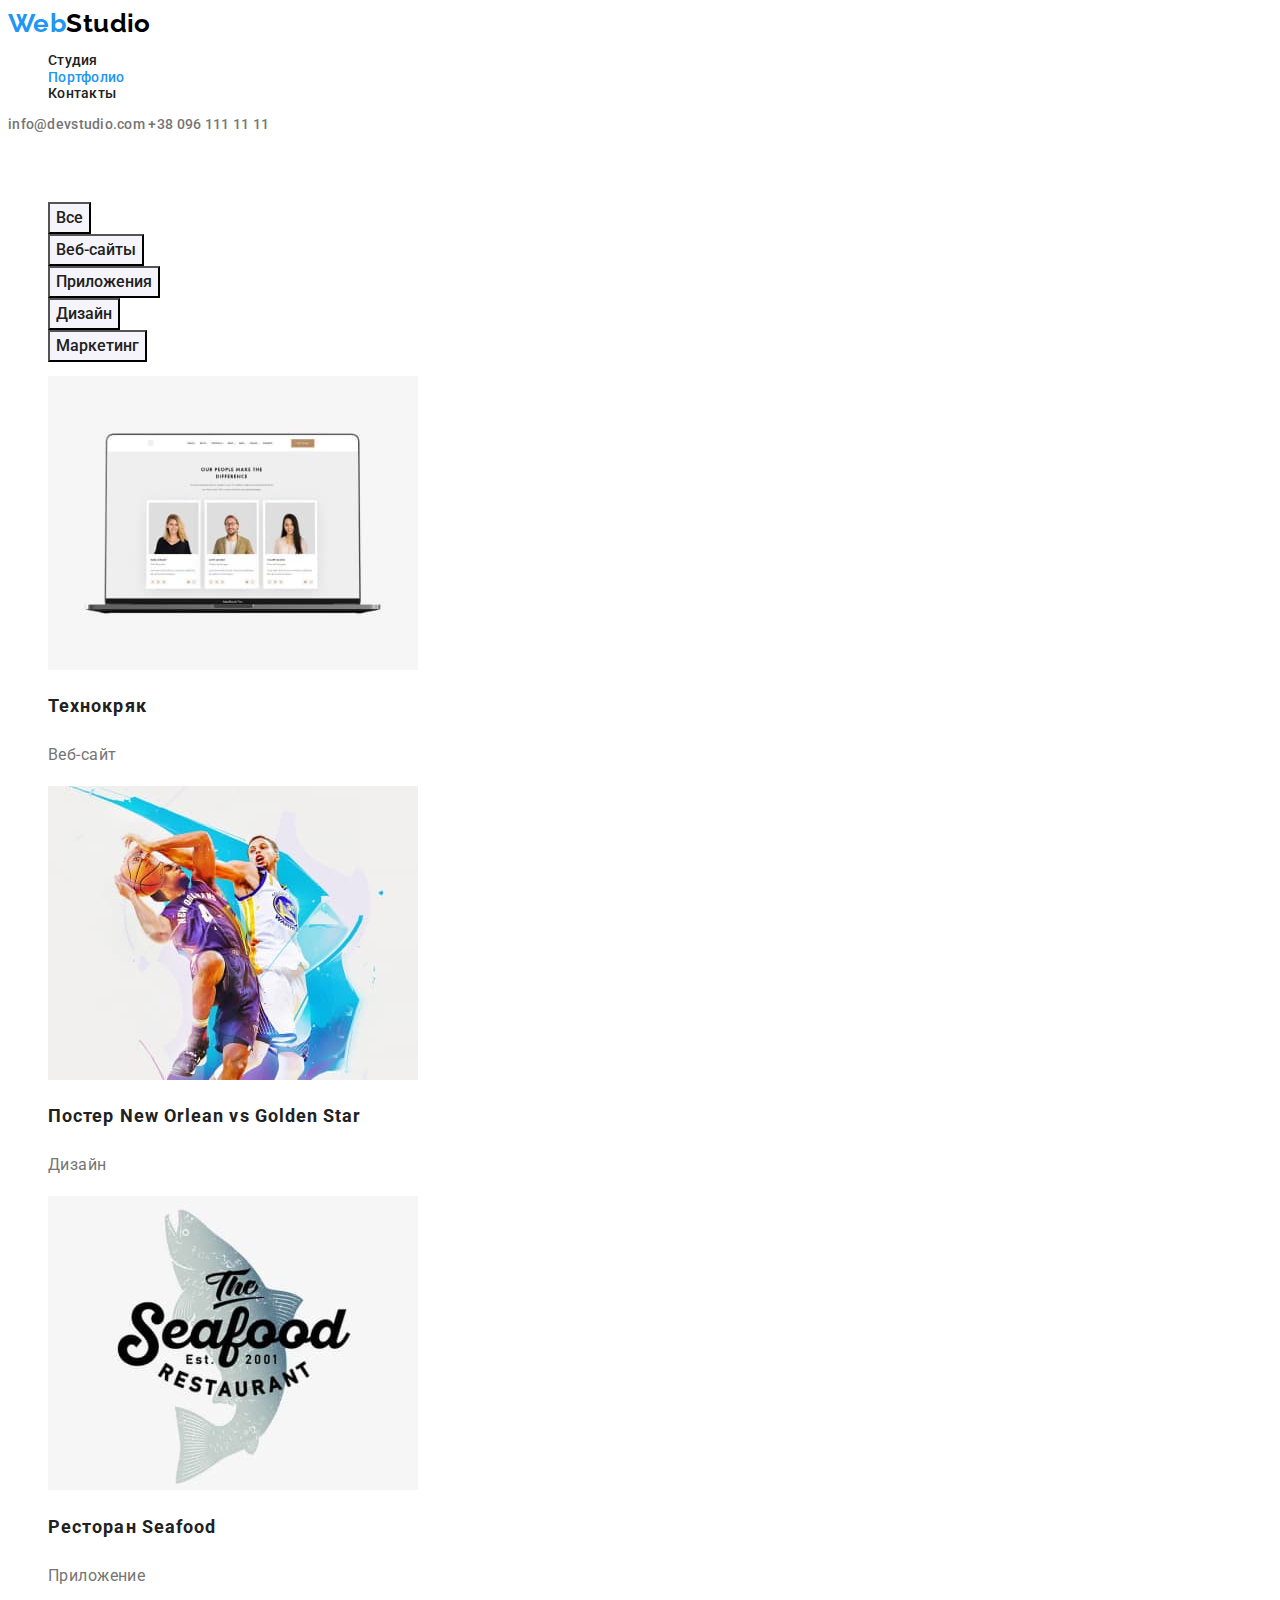
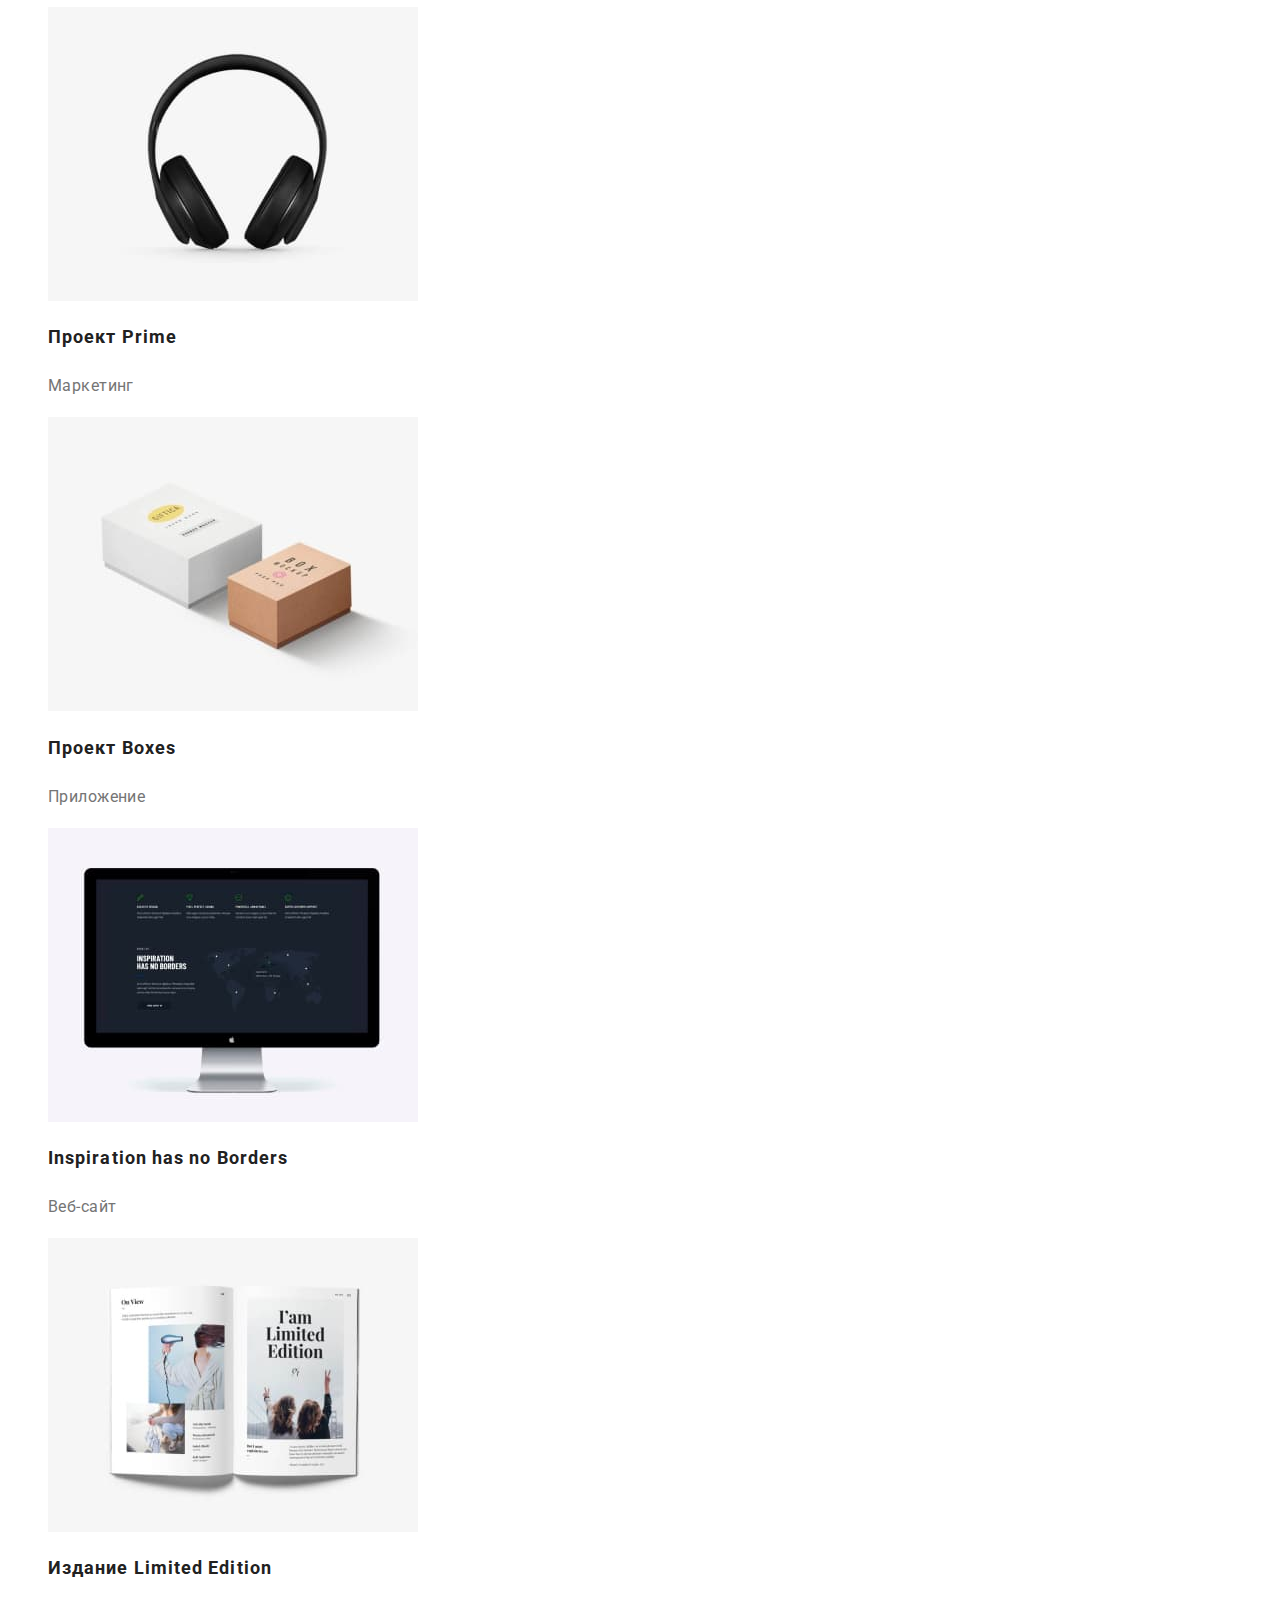
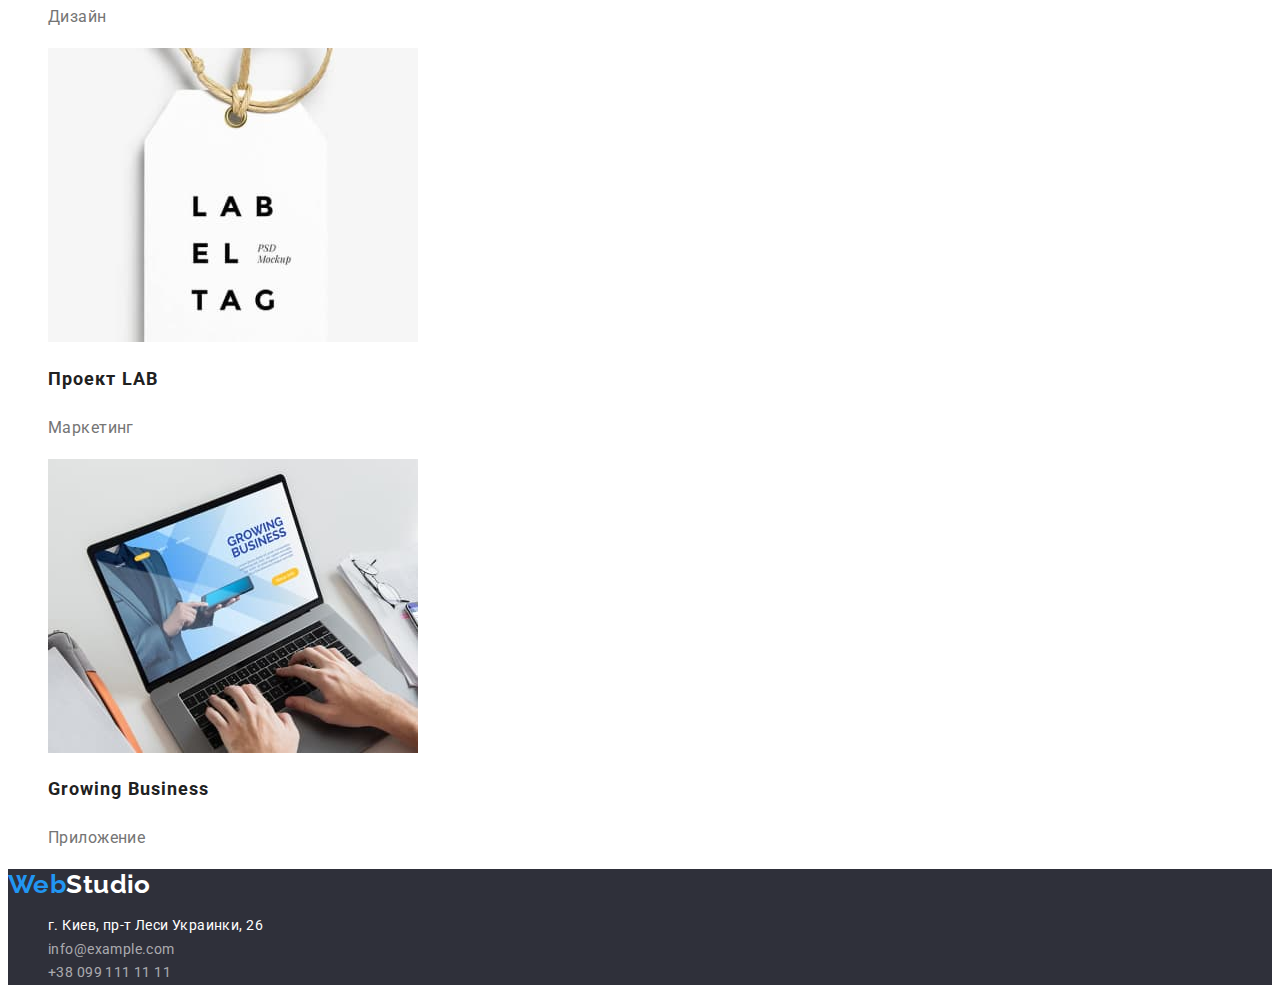
==== portfolio.html @ 1635f35f "скопировал файлы ДЗ_2" ====
<!doctype html>
<html lang="ru">
    <head>
        <meta charset="UTF-8">
        <meta http-equiv="X-UA-Compatible" content="IE=edge">
        <meta name="viewport" content="width=device-width, initial-scale=1.0">
        <title>Портфолио</title>
        <link href="https://fonts.googleapis.com/css2?family=Raleway:wght@700&family=Roboto:wght@400;500;700;900&display=swap" rel="stylesheet">
        <link rel="stylesheet" href="./css/styles.css">
    </head>
    <body>
        <header class="header">
            <!-- Верхняя линия -->
            <a href="./index.html" lang="en" class="logo-common-part">Web<span class="logo-header-part">Studio</span></a>
            <!-- Menu Nav -->
            <nav class="site-nav">
                <ul class="list">
                    <li><a href="./index.html" class="site-nav-link">Студия</a></li>
                    <li><a href="./portfolio.html" class="site-nav-link current">Портфолио</a></li>
                    <li><a href="#" class="site-nav-link">Контакты</a></li>
                </ul>
            </nav>
            <!-- E-mail -->
            <a href="mailto:info@devstudio.com" lang="en" class="header-contacts">info@devstudio.com</a>
            <!-- Tel -->
            <a href="tel:+380961111111" class="header-contacts">+38 096 111 11 11</a>
        </header>
        <main>
            <!-- Страница Портфолио -->
            <section class="section">
                <h1 class="section-title-hidden">Портфолио</h1>
                <!-- Фильтр -->
                <ul class="list">
                    <li><button type="button" class="button portfolio">Все</button></li>
                    <li><button type="button" class="button portfolio">Веб-сайты</button></li>
                    <li><button type="button" class="button portfolio">Приложения</button></li>
                    <li><button type="button" class="button portfolio">Дизайн</button></li>
                    <li><button type="button" class="button portfolio">Маркетинг</button></li>
                </ul>
                <!-- Список проектов -->
                <ul class="list">
                    <li>
                        <a href="" class="link portfolio">
                            <img src="./images/project-1.jpg" alt="фото проекта Технокряк" width="370" height="294">
                            <h2 class="section-title portfolio">Технокряк</h2>
                            <p class="text portfolio">Веб-сайт</p>
                        </a>
                    </li>
                    <li>
                        <a href="" class="link portfolio">
                            <img src="./images/project-2.jpg" alt="фото проекта Постер New Orlean vs Golden Star" width="370" height="294">
                            <h2 class="section-title portfolio">Постер <span lang="en">New Orlean vs Golden Star</span></h2>
                            <p class="text portfolio">Дизайн</p>
                        </a>
                    </li>
                    <li>
                        <a href="" class="link portfolio">
                            <img src="./images/project-3.jpg" alt="фото проекта Ресторан Seafood" width="370" height="294">
                            <h2 class="section-title portfolio">Ресторан <span lang="en">Seafood</span></h2>
                            <p class="text portfolio">Приложение</p>
                        </a>
                    </li>
                    <li>
                        <a href="" class="link portfolio">
                            <img src="./images/project-4.jpg" alt="фото проекта Prime" width="370" height="294">
                            <h2 class="section-title portfolio">Проект <span lang="en">Prime</span></h2>
                            <p class="text portfolio">Маркетинг</p>
                        </a>
                    </li>
                    <li>
                        <a href="" class="link portfolio">
                            <img src="./images/project-5.jpg" alt="фото проекта Boxes" width="370" height="294">
                            <h2 class="section-title portfolio">Проект <span lang="en">Boxes</span></h2>
                            <p class="text portfolio">Приложение</p>
                        </a>
                    </li>
                    <li>
                        <a href="" class="link portfolio">
                            <img src="./images/project-6.jpg" alt="фото проекта Inspiration has no Borders" width="370" height="294">
                            <h2 lang="en" class="section-title portfolio">Inspiration has no Borders</h2>
                            <p class="text portfolio">Веб-сайт</p>
                        </a>
                    </li>
                    <li>
                        <a href="" class="link portfolio">
                            <img src="./images/project-7.jpg" alt="фото проекта Издание Limited Edition" width="370" height="294">
                            <h2 class="section-title portfolio">Издание <span lang="en">Limited Edition</span></h2>
                            <p class="text portfolio">Дизайн</p>
                        </a>
                    </li>
                    <li>
                        <a href="" class="link portfolio">
                            <img src="./images/project-8.jpg" alt="фото проекта LAB" width="370" height="294">
                            <h2 class="section-title portfolio">Проект <span lang="en">LAB</span></h2>
                            <p class="text portfolio">Маркетинг</p>
                        </a>
                    </li>
                    <li>
                        <a href="" class="link portfolio">
                            <img src="./images/project-9.jpg" alt="фото проекта Growing Business" width="370" height="294">
                            <h2 lang="en" class="section-title portfolio">Growing Business</h2>
                            <p class="text portfolio">Приложение</p>
                        </a>
                    </li>
                </ul>
            </section>
        </main>
        <footer class="footer">
            <a href="./index.html" lang="en" class="logo-common-part">Web<span class="logo-footer-part">Studio</span></a>
            <address>
                <ul class="list">
                    <li><a href="https://www.google.com/maps/place/50%C2%B025'36.3%22N+30%C2%B032'18.1%22E/@50.42675,30.5361724,17z" class="footer-address">г. Киев, пр-т Леси Украинки, 26</a></li>
                    <li><a href="mailto:info@example.com" class="footer-address-contacts">info@example.com</a></li>
                    <li><a href="tel:+380991111111" class="footer-address-contacts">+38 099 111 11 11</a></li>
                </ul>
            </address>
        </footer>
    </body>
</html>
---- css/styles.css ----
/* css-переменные */
:root {
    --text-primary-color: #757575;
    --text-title-color: #212121;
    --text-additional-color: #fff;
    --bg-primary-color: #fff;
    --bg-additional-color: #F5F4FA;
    --accent: #2196F3;
    --accent-btn-color: #188CE8;
    --portfolio-btn-bg-color:#F5F4FA;
    --logo-second-part: #000;
    --footer-adrees-color: rgba(255,255,255,.6);
    --footer-bg-color: #2F303A;
    --section-title-color: #757575;
}

/* Глобальные стили */
body {
    background-color: var(--bg-primary-color);
    color: var(--text-primary-color);

    font-family: 'Roboto', sans-serif;
    font-size: 14px;
    line-height: 1.17;
    letter-spacing: 0.03em;
}

/* Кнопки */
button {
    cursor: pointer;

    font-family: inherit;
}

/* удаление маркеров списка */
.list {
    list-style: none;
}

/* Логотип */
.logo-common-part {
    color: var(--accent);
}

.logo-header-part {
    color: var(--logo-second-part);
}

.logo-footer-part {
    color: var(--text-additional-color);
}

.logo-common-part,
.logo-header-part,
.logo-footer-part {
    font-family: 'Raleway', sans-serif;
    font-weight: 700;
    font-size: 26px;
    text-decoration: none;
}

/* навигация */
.site-nav a {
    color: var(--text-title-color);

    font-weight: 500;
    letter-spacing: 0.02em;
    text-decoration: none;
}

.site-nav a:hover,
.site-nav a:focus {
    color: var(--accent);
}

.site-nav-link.current {
    color: var(--accent);
}

/* Контакты */
.header a{
    text-decoration: none;
}

.header-contacts {
    color: var(--text-primary-color);

    font-weight: 500;
    letter-spacing: 0.02em;
}

.header-contacts:hover,
.header-contacts:focus {
    color: var(--accent);
}

address {
    font-style: normal;
}

/* Герой */
.hero {
    background-color: var(--logo-second-part);
}

.hero-title {
    color: var(--text-additional-color);

    font-weight: 900;
    font-size: 44px;
    line-height: 1.36;
    text-align: center;
    letter-spacing: 0.06em;
    text-transform: uppercase;
}

.hero-btn {
    color: var(--text-additional-color);
    background-color: var(--accent);

    font-weight: 700;
    font-size: 16px;
    line-height: 1.88;
    text-align: center;
    letter-spacing: 0.06em;
}

.hero-btn:hover,
.hero-btn:focus {
    background-color: var(--accent-btn-color);
}

/* Разделы */
.section-title {
    color: var(--text-title-color);
}

.section-title.features {
    font-weight: 700;
    font-size: 14px;
    text-transform: uppercase;
}

.section-title-hidden {
    color: transparent;
}

.text.features {
    line-height: 1.71;
}

.section-title.works,
.section-title.team {
    font-weight: 700;
    font-size: 36px;
    text-align: center;
}

.team {
    background-color: var(--bg-additional-color);
}

.section-title.crew-person {
    font-weight: 500;
    font-size: 16px;
    text-align: center;
}

.text.functional {
    font-size: 16px;
    text-align: center;
}

/* Портфолио */
.button.portfolio {
    background-color: var(--portfolio-btn-bg-color);
    color: var(--text-title-color);

    font-weight: 500;
    font-size: 16px;
    line-height: 1.62;
    text-align: center;
}

.button.portfolio:checked,
.button.portfolio:hover,
.button.portfolio:focus
{
    background-color: var(--accent-btn-color);
    color: var(--text-additional-color);
}

.link.portfolio {
    text-decoration: none;
}

.section-title.portfolio {
    font-weight: 700;
    font-size: 18px;
    line-height: 2;
    letter-spacing: 0.06em;
}

.text.portfolio {
    color: var(--section-title-color);

    font-size: 16px;
    line-height: 1.88;
}

/* footer */
.footer {
    background-color: var(--footer-bg-color);
}

.footer a {
    text-decoration: none;
}

.footer-address {
    color: var(--text-additional-color);

    line-height: 1.71;
}

.footer-address-contacts {
    color: var(--footer-adrees-color);

    line-height: 1.71;
}

.footer-address:hover,
.footer-address:focus,
.footer-address-contacts:hover,
.footer-address-contacts:focus {
    color: var(--accent);
}
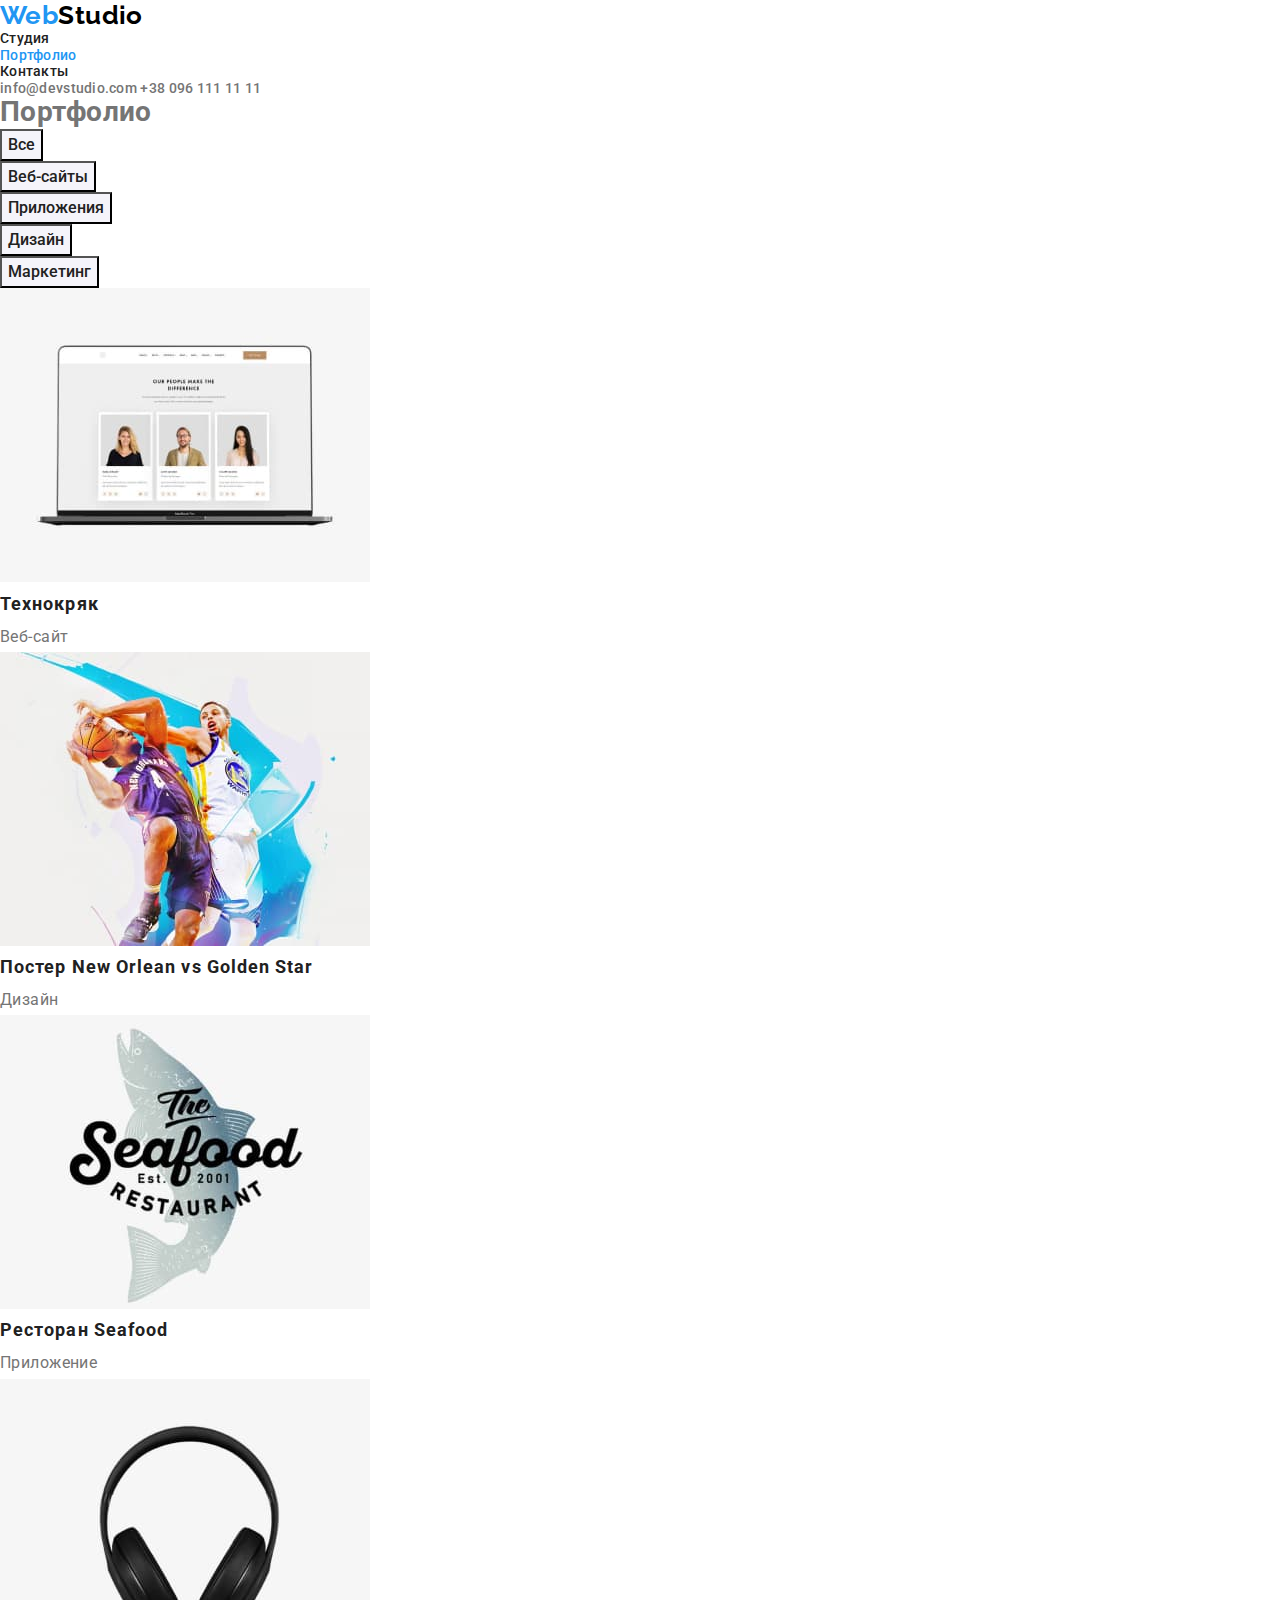
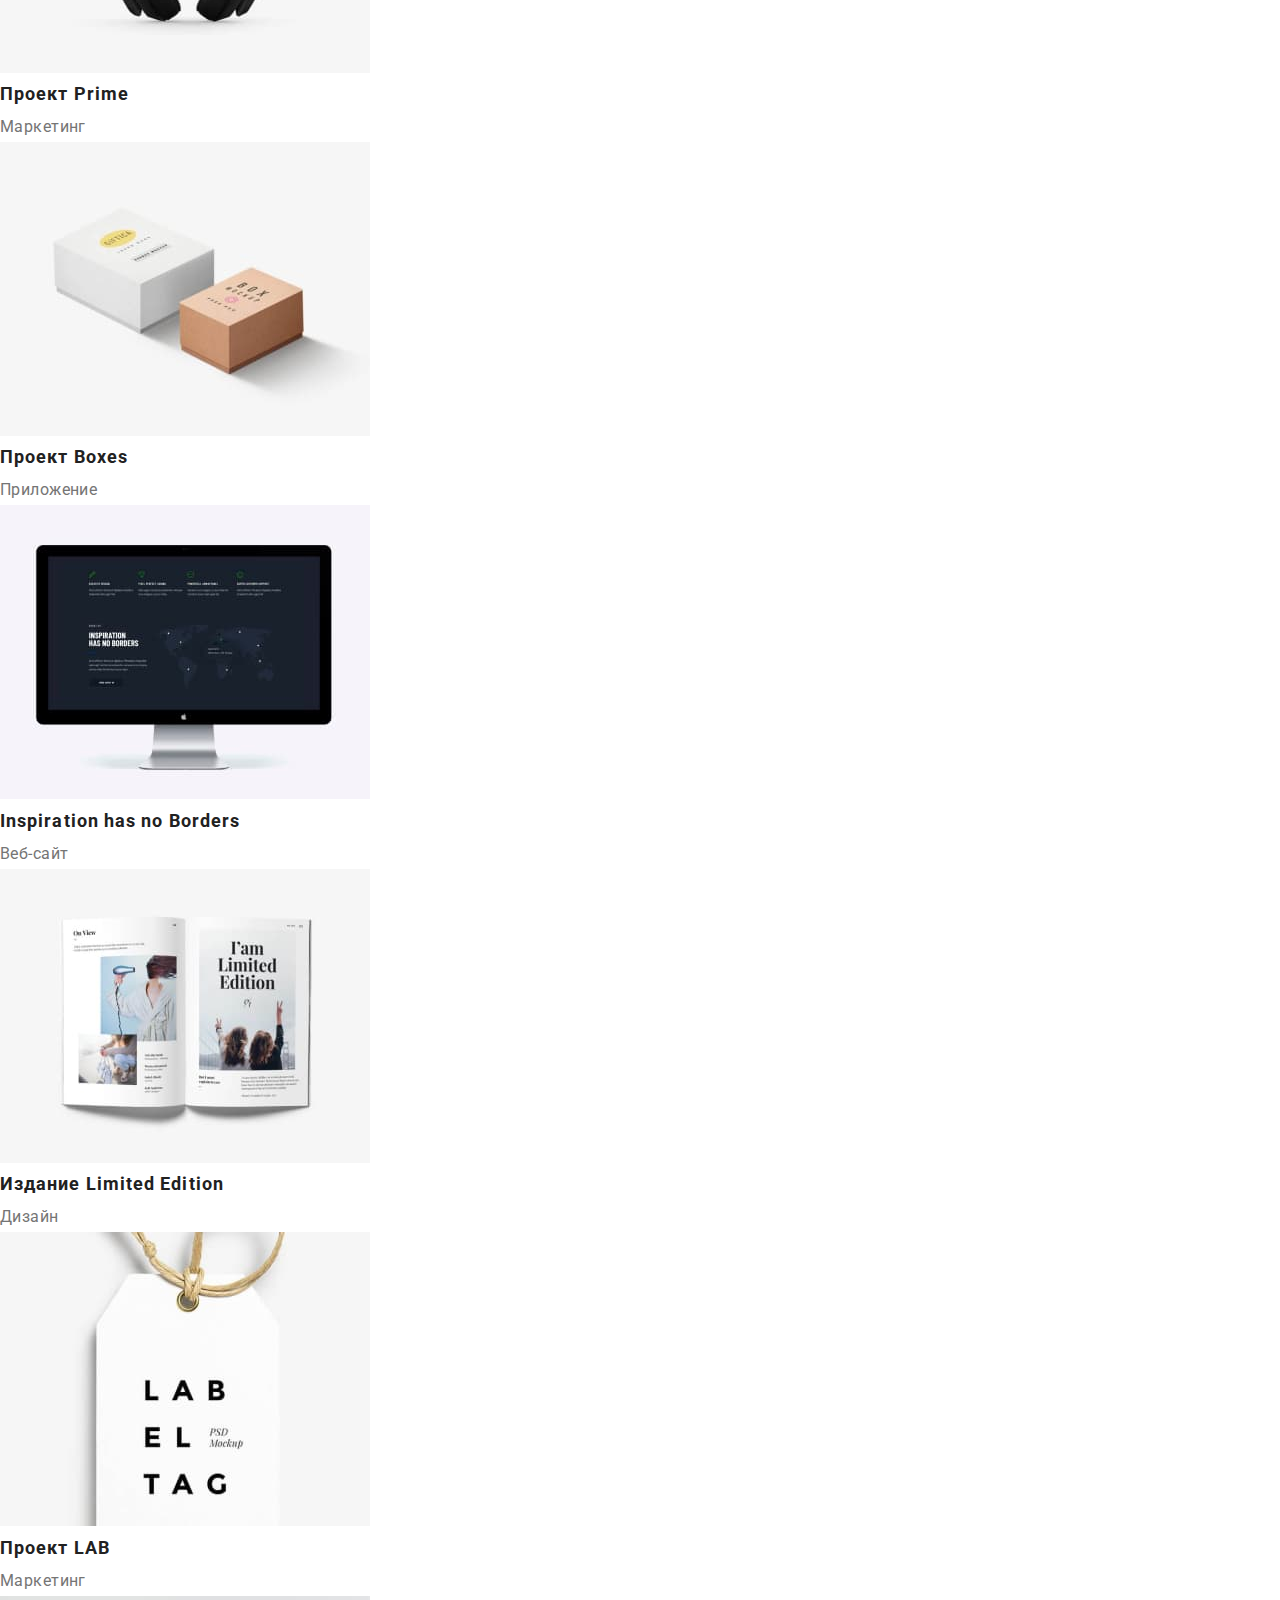
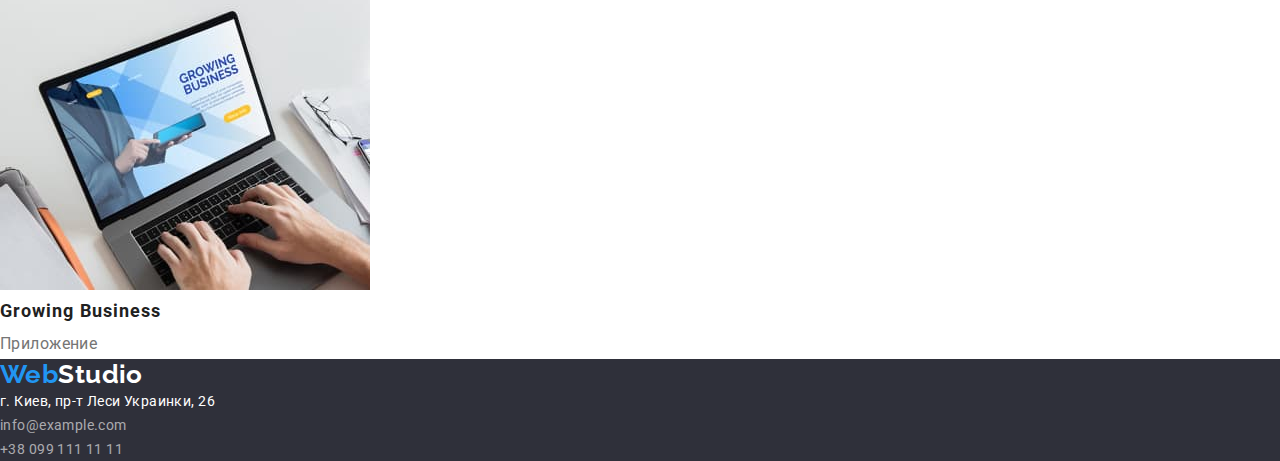
==== commit 819f5844: "добавил Модерн Нормалайз, Обнуление полей и отступов и Контейнер" ====
--- a/portfolio.html
+++ b/portfolio.html
@@ -6,6 +6,7 @@
         <meta name="viewport" content="width=device-width, initial-scale=1.0">
         <title>Портфолио</title>
         <link href="https://fonts.googleapis.com/css2?family=Raleway:wght@700&family=Roboto:wght@400;500;700;900&display=swap" rel="stylesheet">
+        <link rel="stylesheet" href="https://cdnjs.cloudflare.com/ajax/libs/modern-normalize/1.1.0/modern-normalize.min.css">
         <link rel="stylesheet" href="./css/styles.css">
     </head>
     <body>
--- a/css/styles.css
+++ b/css/styles.css
@@ -32,6 +32,24 @@
     font-family: inherit;
 }
 
+/* RESET */
+
+h1, h2, h3, h4, h5, h6, p {
+    margin: 0 auto;
+}
+
+ul {
+    margin: 0 auto;
+    padding-left: 0;
+}
+
+.container {
+    width: 1200px;
+    padding: 0 15px;
+    margin: 0 auto;
+    outline: 1px solid tomato;
+}
+
 /* удаление маркеров списка */
 .list {
     list-style: none;
@@ -141,8 +159,17 @@
     text-transform: uppercase;
 }
 
-.section-title-hidden {
-    color: transparent;
+.visually-hidden {
+    position: absolute;
+    width: 1px;
+    height: 1px;
+    margin: -1px;
+    border: 0;
+    padding: 0;
+    white-space: normal;
+    clip-path: inset(100%);
+    clip: rect(0 0 0 0);
+    overflow: hidden;
 }
 
 .text.features {
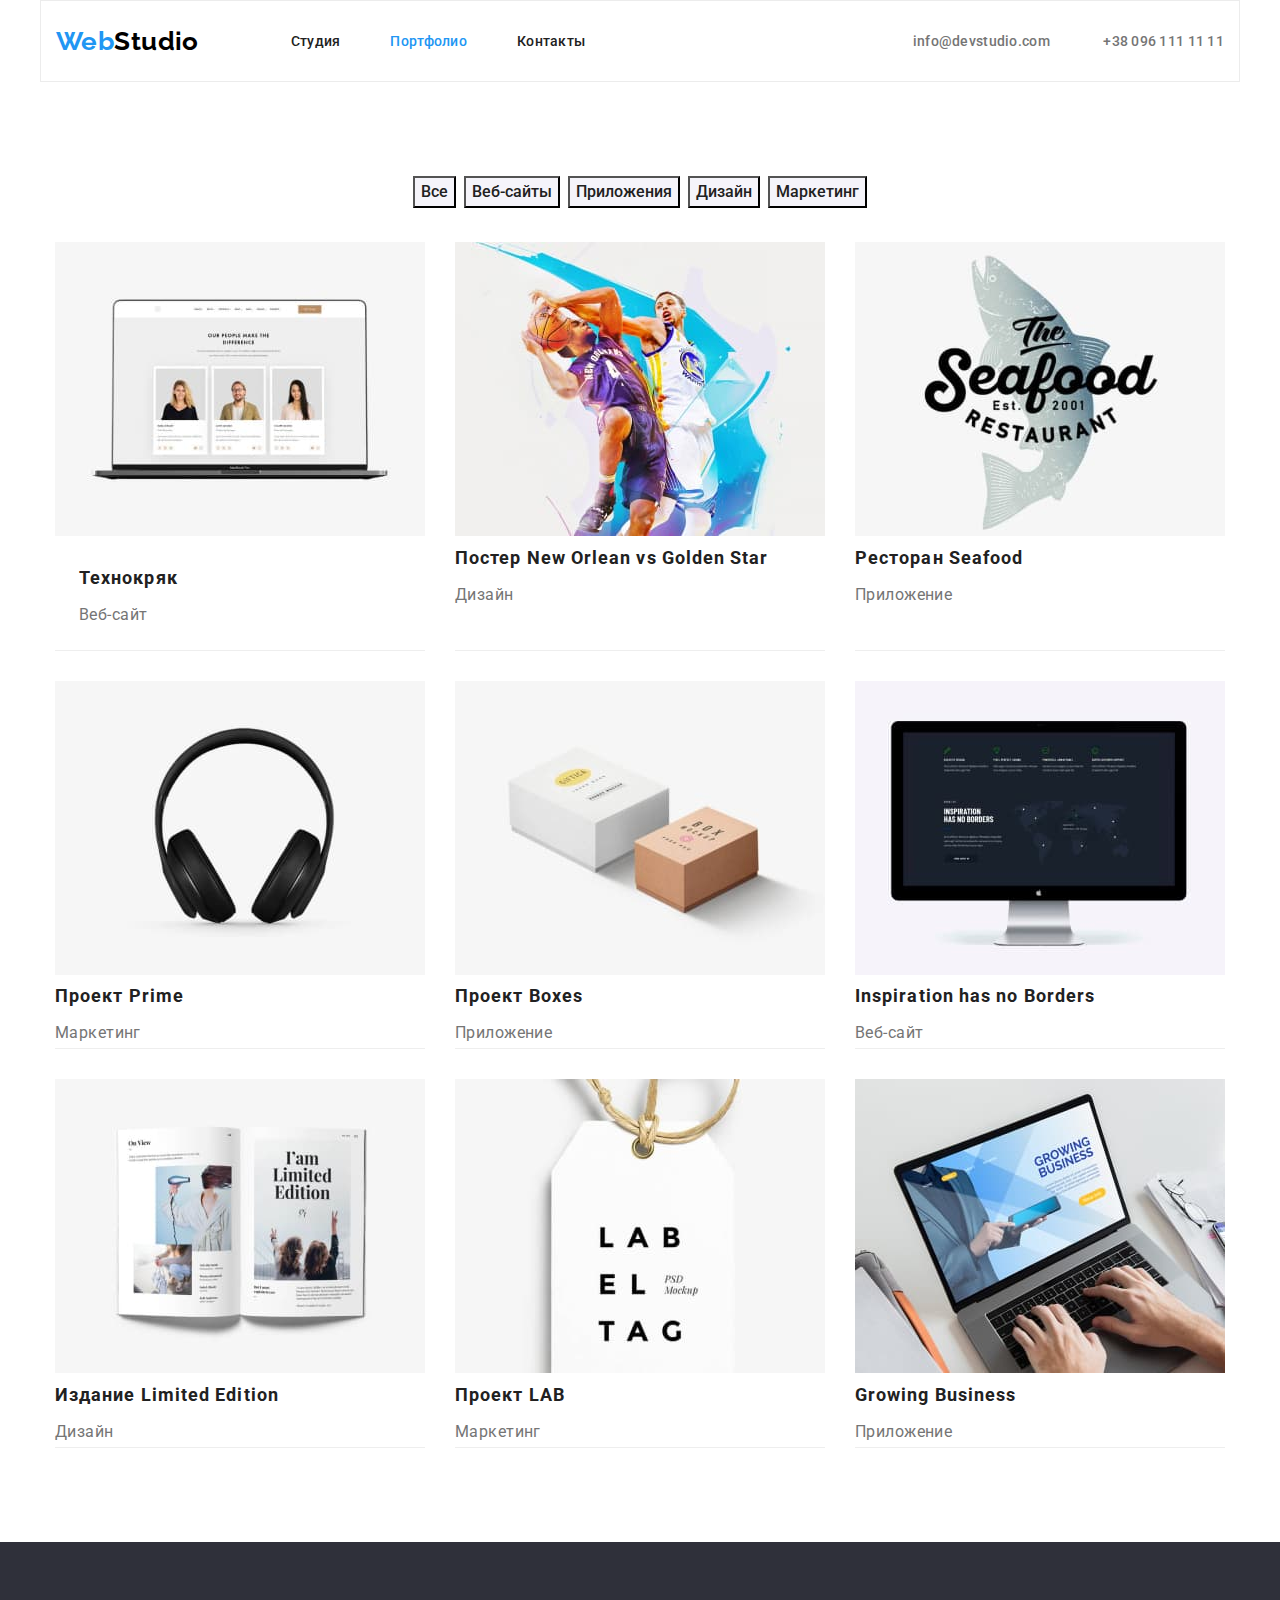
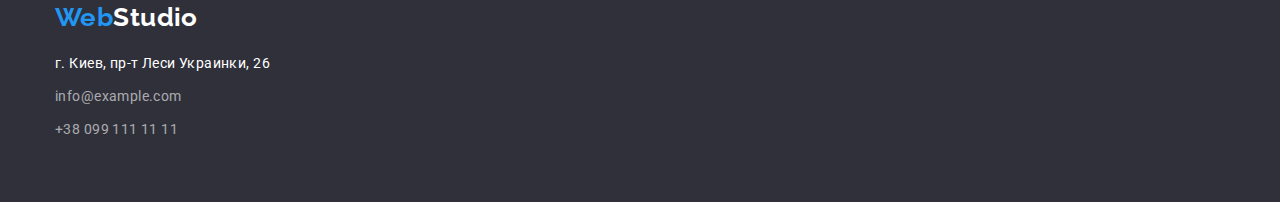
==== commit f80efd85: "додав геометрію та позицінування на обох сторінках" ====
--- a/portfolio.html
+++ b/portfolio.html
@@ -11,110 +11,151 @@
     </head>
     <body>
         <header class="header">
-            <!-- Верхняя линия -->
-            <a href="./index.html" lang="en" class="logo-common-part">Web<span class="logo-header-part">Studio</span></a>
-            <!-- Menu Nav -->
-            <nav class="site-nav">
-                <ul class="list">
-                    <li><a href="./index.html" class="site-nav-link">Студия</a></li>
-                    <li><a href="./portfolio.html" class="site-nav-link current">Портфолио</a></li>
-                    <li><a href="#" class="site-nav-link">Контакты</a></li>
-                </ul>
-            </nav>
-            <!-- E-mail -->
-            <a href="mailto:info@devstudio.com" lang="en" class="header-contacts">info@devstudio.com</a>
-            <!-- Tel -->
-            <a href="tel:+380961111111" class="header-contacts">+38 096 111 11 11</a>
+            <!-- HIGH LINE -->
+            <div class="container">
+                <div class="logo-header">
+                    <a href="./index.html" lang="en" class="logo-common-part">Web<span class="logo-header-part">Studio</span></a>
+                </div>
+                <!-- Menu Nav -->
+                <nav class="nav">
+                    <ul class="list">
+                        <li class="nav-item">
+                            <a href="./index.html" class="nav-link ">Студия</a>
+                        </li>
+                        <li class="nav-item">
+                            <a href="./portfolio.html" class="nav-link current">Портфолио</a>
+                        </li>
+                        <li class="nav-item">
+                            <a href="#" class="nav-link">Контакты</a>
+                        </li>
+                    </ul>
+                </nav>
+                <!-- Contacts -->
+                <div class="contacts">
+                    <a href="mailto:info@devstudio.com" lang="en" class="header-contacts">info@devstudio.com</a>
+                    <a href="tel:+380961111111" class="header-contacts">+38 096 111 11 11</a>
+                </div>
+          </div> 
         </header>
         <main>
-            <!-- Страница Портфолио -->
+            <!-- PORTFOLIO -->
             <section class="section">
-                <h1 class="section-title-hidden">Портфолио</h1>
-                <!-- Фильтр -->
-                <ul class="list">
-                    <li><button type="button" class="button portfolio">Все</button></li>
-                    <li><button type="button" class="button portfolio">Веб-сайты</button></li>
-                    <li><button type="button" class="button portfolio">Приложения</button></li>
-                    <li><button type="button" class="button portfolio">Дизайн</button></li>
-                    <li><button type="button" class="button portfolio">Маркетинг</button></li>
-                </ul>
-                <!-- Список проектов -->
-                <ul class="list">
-                    <li>
-                        <a href="" class="link portfolio">
-                            <img src="./images/project-1.jpg" alt="фото проекта Технокряк" width="370" height="294">
-                            <h2 class="section-title portfolio">Технокряк</h2>
-                            <p class="text portfolio">Веб-сайт</p>
-                        </a>
-                    </li>
-                    <li>
-                        <a href="" class="link portfolio">
-                            <img src="./images/project-2.jpg" alt="фото проекта Постер New Orlean vs Golden Star" width="370" height="294">
-                            <h2 class="section-title portfolio">Постер <span lang="en">New Orlean vs Golden Star</span></h2>
-                            <p class="text portfolio">Дизайн</p>
-                        </a>
-                    </li>
-                    <li>
-                        <a href="" class="link portfolio">
-                            <img src="./images/project-3.jpg" alt="фото проекта Ресторан Seafood" width="370" height="294">
-                            <h2 class="section-title portfolio">Ресторан <span lang="en">Seafood</span></h2>
-                            <p class="text portfolio">Приложение</p>
-                        </a>
-                    </li>
-                    <li>
-                        <a href="" class="link portfolio">
-                            <img src="./images/project-4.jpg" alt="фото проекта Prime" width="370" height="294">
-                            <h2 class="section-title portfolio">Проект <span lang="en">Prime</span></h2>
-                            <p class="text portfolio">Маркетинг</p>
-                        </a>
-                    </li>
-                    <li>
-                        <a href="" class="link portfolio">
-                            <img src="./images/project-5.jpg" alt="фото проекта Boxes" width="370" height="294">
-                            <h2 class="section-title portfolio">Проект <span lang="en">Boxes</span></h2>
-                            <p class="text portfolio">Приложение</p>
-                        </a>
-                    </li>
-                    <li>
-                        <a href="" class="link portfolio">
-                            <img src="./images/project-6.jpg" alt="фото проекта Inspiration has no Borders" width="370" height="294">
-                            <h2 lang="en" class="section-title portfolio">Inspiration has no Borders</h2>
-                            <p class="text portfolio">Веб-сайт</p>
-                        </a>
-                    </li>
-                    <li>
-                        <a href="" class="link portfolio">
-                            <img src="./images/project-7.jpg" alt="фото проекта Издание Limited Edition" width="370" height="294">
-                            <h2 class="section-title portfolio">Издание <span lang="en">Limited Edition</span></h2>
-                            <p class="text portfolio">Дизайн</p>
-                        </a>
-                    </li>
-                    <li>
-                        <a href="" class="link portfolio">
-                            <img src="./images/project-8.jpg" alt="фото проекта LAB" width="370" height="294">
-                            <h2 class="section-title portfolio">Проект <span lang="en">LAB</span></h2>
-                            <p class="text portfolio">Маркетинг</p>
-                        </a>
-                    </li>
-                    <li>
-                        <a href="" class="link portfolio">
-                            <img src="./images/project-9.jpg" alt="фото проекта Growing Business" width="370" height="294">
-                            <h2 lang="en" class="section-title portfolio">Growing Business</h2>
-                            <p class="text portfolio">Приложение</p>
-                        </a>
-                    </li>
-                </ul>
+                <div class="container">
+                    <h1 class="visually-hidden"">Портфолио</h1>
+                    <!-- FILTER -->
+                    <ul class="list filter">
+                        <li class="item filter">
+                            <button type="button" class="button filter">Все</button>
+                        </li>
+                        <li class="item filter">
+                            <button type="button" class="button filter">Веб-сайты</button>
+                        </li>
+                        <li class="item filter">
+                            <button type="button" class="button filter">Приложения</button>
+                        </li>
+                        <li class="item filter">
+                            <button type="button" class="button filter">Дизайн</button>
+                        </li>
+                        <li class="item filter">
+                            <button type="button" class="button filter">Маркетинг</button>
+                        </li>
+                    </ul>
+                    <!-- PROJECTS -->
+                    <ul class="list portfolio">
+                        <li class="item portfolio">
+                            <a href="" class="link portfolio">
+                                <img src="./images/project-1.jpg" alt="фото проекта Технокряк" width="370" height="294">
+                                <div class="title-portfolio">
+                                    <h2 class="section-title portfolio">Технокряк</h2>
+                                    <p class="text portfolio">Веб-сайт</p>
+                                </div>
+                            </a>
+                        </li>
+                        <li class="item portfolio">
+                            <a href="" class="link portfolio">
+                                <img src="./images/project-2.jpg" alt="фото проекта Постер New Orlean vs Golden Star" width="370" height="294">
+                                <h2 class="section-title portfolio">Постер <span lang="en">New Orlean vs Golden Star</span></h2>
+                                <p class="text portfolio">Дизайн</p>
+                            </a>
+                        </li>
+                        <li class="item portfolio">
+                            <a href="" class="link portfolio">
+                                <img src="./images/project-3.jpg" alt="фото проекта Ресторан Seafood" width="370" height="294">
+                                <h2 class="section-title portfolio">Ресторан <span lang="en">Seafood</span></h2>
+                                <p class="text portfolio">Приложение</p>
+                            </a>
+                        </li>
+                        <li class="item portfolio">
+                            <a href="" class="link portfolio">
+                                <img src="./images/project-4.jpg" alt="фото проекта Prime" width="370" height="294">
+                                <h2 class="section-title portfolio">Проект <span lang="en">Prime</span></h2>
+                                <p class="text portfolio">Маркетинг</p>
+                            </a>
+                        </li>
+                        <li class="item portfolio">
+                            <a href="" class="link portfolio">
+                                <img src="./images/project-5.jpg" alt="фото проекта Boxes" width="370" height="294">
+                                <h2 class="section-title portfolio">Проект <span lang="en">Boxes</span></h2>
+                                <p class="text portfolio">Приложение</p>
+                            </a>
+                        </li>
+                        <li class="item portfolio">
+                            <a href="" class="link portfolio">
+                                <img src="./images/project-6.jpg" alt="фото проекта Inspiration has no Borders" width="370" height="294">
+                                <h2 lang="en" class="section-title portfolio">Inspiration has no Borders</h2>
+                                <p class="text portfolio">Веб-сайт</p>
+                            </a>
+                        </li>
+                        <li class="item portfolio">
+                            <a href="" class="link portfolio">
+                                <img src="./images/project-7.jpg" alt="фото проекта Издание Limited Edition" width="370" height="294">
+                                <h2 class="section-title portfolio">Издание <span lang="en">Limited Edition</span></h2>
+                                <p class="text portfolio">Дизайн</p>
+                            </a>
+                        </li>
+                        <li class="item portfolio">
+                            <a href="" class="link portfolio">
+                                <img src="./images/project-8.jpg" alt="фото проекта LAB" width="370" height="294">
+                                <h2 class="section-title portfolio">Проект <span lang="en">LAB</span></h2>
+                                <p class="text portfolio">Маркетинг</p>
+                            </a>
+                        </li>
+                        <li class="item portfolio">
+                            <a href="" class="link portfolio">
+                                <img src="./images/project-9.jpg" alt="фото проекта Growing Business" width="370" height="294">
+                                <h2 lang="en" class="section-title portfolio">Growing Business</h2>
+                                <p class="text portfolio">Приложение</p>
+                            </a>
+                        </li>
+                    </ul>
+                </div>
             </section>
         </main>
         <footer class="footer">
-            <a href="./index.html" lang="en" class="logo-common-part">Web<span class="logo-footer-part">Studio</span></a>
-            <address>
-                <ul class="list">
-                    <li><a href="https://www.google.com/maps/place/50%C2%B025'36.3%22N+30%C2%B032'18.1%22E/@50.42675,30.5361724,17z" class="footer-address">г. Киев, пр-т Леси Украинки, 26</a></li>
-                    <li><a href="mailto:info@example.com" class="footer-address-contacts">info@example.com</a></li>
-                    <li><a href="tel:+380991111111" class="footer-address-contacts">+38 099 111 11 11</a></li>
-                </ul>
-            </address>
+            <div class="container">
+                <div class="logo-footer">
+                    <a href="./index.html" lang="en" class="logo-common-part">Web<span class="logo-footer-part">Studio</span></a>
+                </div>
+                <address class="address">
+                    <ul class="list">
+                        <li class="item address">
+                            <a href="https://www.google.com/maps/place/50%C2%B025'36.3%22N+30%C2%B032'18.1%22E/@50.42675,30.5361724,17z" 
+                            class="footer-address"
+                            target="_blank"
+                            rel="noreferrer noopener">г. Киев, пр-т Леси Украинки, 26
+                            </a>
+                        </li>
+                        <li class="item address">
+                            <a href="mailto:info@example.com" class="footer-address-contacts">info@example.com
+                            </a>
+                        </li>
+                        <li class="item address">
+                            <a href="tel:+380991111111" class="footer-address-contacts">+38 099 111 11 11
+                            </a>
+                        </li>
+                    </ul>
+                </address>
+           </div>
         </footer>
     </body>
 </html>--- a/css/styles.css
+++ b/css/styles.css
@@ -1,4 +1,5 @@
-/* css-переменные */
+/* VARIABLES */
+
 :root {
     --text-primary-color: #757575;
     --text-title-color: #212121;
@@ -14,7 +15,24 @@
     --section-title-color: #757575;
 }
 
-/* Глобальные стили */
+/* RESET */
+
+h1, h2, h3, h4, h5, h6, p {
+    margin: 0 auto;
+}
+
+.list {
+    margin: 0;
+    padding-left: 0;
+    list-style: none;
+}
+
+.header a{
+    text-decoration: none;
+}
+
+/* GENERAL STYLES */
+
 body {
     background-color: var(--bg-primary-color);
     color: var(--text-primary-color);
@@ -25,139 +43,17 @@
     letter-spacing: 0.03em;
 }
 
-/* Кнопки */
 button {
     cursor: pointer;
 
     font-family: inherit;
 }
 
-/* RESET */
-
-h1, h2, h3, h4, h5, h6, p {
-    margin: 0 auto;
-}
-
-ul {
-    margin: 0 auto;
-    padding-left: 0;
-}
-
-.container {
-    width: 1200px;
-    padding: 0 15px;
-    margin: 0 auto;
-    outline: 1px solid tomato;
-}
-
-/* удаление маркеров списка */
-.list {
-    list-style: none;
-}
-
-/* Логотип */
-.logo-common-part {
-    color: var(--accent);
-}
-
-.logo-header-part {
-    color: var(--logo-second-part);
-}
-
-.logo-footer-part {
-    color: var(--text-additional-color);
-}
-
-.logo-common-part,
-.logo-header-part,
-.logo-footer-part {
-    font-family: 'Raleway', sans-serif;
-    font-weight: 700;
-    font-size: 26px;
-    text-decoration: none;
-}
-
-/* навигация */
-.site-nav a {
-    color: var(--text-title-color);
-
-    font-weight: 500;
-    letter-spacing: 0.02em;
-    text-decoration: none;
-}
-
-.site-nav a:hover,
-.site-nav a:focus {
-    color: var(--accent);
-}
-
-.site-nav-link.current {
-    color: var(--accent);
-}
-
-/* Контакты */
-.header a{
-    text-decoration: none;
-}
-
-.header-contacts {
-    color: var(--text-primary-color);
-
-    font-weight: 500;
-    letter-spacing: 0.02em;
-}
-
-.header-contacts:hover,
-.header-contacts:focus {
-    color: var(--accent);
-}
-
 address {
     font-style: normal;
 }
 
-/* Герой */
-.hero {
-    background-color: var(--logo-second-part);
-}
-
-.hero-title {
-    color: var(--text-additional-color);
-
-    font-weight: 900;
-    font-size: 44px;
-    line-height: 1.36;
-    text-align: center;
-    letter-spacing: 0.06em;
-    text-transform: uppercase;
-}
-
-.hero-btn {
-    color: var(--text-additional-color);
-    background-color: var(--accent);
-
-    font-weight: 700;
-    font-size: 16px;
-    line-height: 1.88;
-    text-align: center;
-    letter-spacing: 0.06em;
-}
-
-.hero-btn:hover,
-.hero-btn:focus {
-    background-color: var(--accent-btn-color);
-}
-
-/* Разделы */
-.section-title {
-    color: var(--text-title-color);
-}
-
-.section-title.features {
-    font-weight: 700;
-    font-size: 14px;
-    text-transform: uppercase;
-}
+/* UTILS */
 
 .visually-hidden {
     position: absolute;
@@ -166,22 +62,193 @@
     margin: -1px;
     border: 0;
     padding: 0;
+
     white-space: normal;
     clip-path: inset(100%);
     clip: rect(0 0 0 0);
     overflow: hidden;
 }
 
+/* REUSED CLASSES */
+
+.container {
+    width: 1200px;
+    padding: 0 15px;
+    margin: 0 auto;
+}
+
+.section-title {
+    color: var(--text-title-color);
+}
+
+.section {
+    padding-top: 94px;
+    padding-bottom: 94px;
+}
+
+/* HEADER */
+
+.header .container {
+    display: flex;
+    align-items: center;
+    border: 1px solid #ECECEC;
+}
+
+.header .contacts:last-child {
+    justify-content: flex-end;
+}
+
+.logo-header {
+    margin-right: 92px;
+}
+
+.logo-common-part {
+    color: var(--accent);
+}
+
+.logo-header-part {
+    color: var(--logo-second-part);
+}
+
+.logo-footer-part {
+    color: var(--text-additional-color);
+}
+
+.logo-common-part,
+.logo-header-part,
+.logo-footer-part {
+    font-family: 'Raleway', sans-serif;
+    font-weight: 700;
+    font-size: 26px;
+    text-decoration: none;
+}
+
+.nav .list {
+    display: flex;
+}
+
+.nav-item:not(:last-child) {
+    margin-right: 50px;
+}
+
+.nav-link {
+    display: block;
+    padding-top: 32px;
+    padding-bottom: 32px;
+
+    color: var(--text-title-color);
+    font-weight: 500;
+    letter-spacing: 0.02em;
+    text-decoration: none;
+}
+
+.nav-link:hover,
+.nav-link:focus {
+    color: var(--accent);
+}
+
+.nav-link.current {
+    color: var(--accent);
+}
+
+.header-contacts {
+    color: var(--text-primary-color);
+    font-weight: 500;
+    letter-spacing: 0.02em;
+}
+
+.header-contacts:hover,
+.header-contacts:focus {
+    color: var(--accent);
+}
+
+.header-contacts:not(:last-child) {
+    margin-right: 50px;
+}
+
+.contacts {
+    margin-left: auto;
+}
+
+/* HERO */
+
+.hero {
+    background-color: var(--logo-second-part);
+    text-align: center;
+}
+
+.hero .container {
+    padding-top: 200px;
+    padding-bottom: 200px;
+}
+
+.hero-title {
+    width: 696px;
+    margin-bottom: 30px;
+
+    color: var(--text-additional-color);
+    font-weight: 900;
+    font-size: 44px;
+    line-height: 1.36;
+    letter-spacing: 0.06em;
+    text-transform: uppercase;
+}
+
+.hero-btn {
+    color: var(--text-additional-color);
+    background-color: var(--accent);
+    font-weight: 700;
+    font-size: 16px;
+    line-height: 1.88;
+}
+
+.hero-btn:hover,
+.hero-btn:focus {
+    background-color: var(--accent-btn-color);
+}
+
+/* FEATURES */
+
+.section-title.features {
+    font-weight: 700;
+    font-size: 14px;
+    text-transform: uppercase;
+}
+
+.section .list.features {
+    display: flex;
+}
+
+.section .item.features:not(:last-child) {
+    margin-right: 30px;    
+}
+
 .text.features {
     line-height: 1.71;
 }
 
+/* WORKS + TEAM */
+
 .section-title.works,
 .section-title.team {
+    margin-bottom: 50px;
+
     font-weight: 700;
     font-size: 36px;
     text-align: center;
 }
+
+.list.works,
+.list.team {
+    display: flex;
+}
+
+.item.works:not(:last-child),
+.item.team:not(:last-child) {
+    margin-right: 30px
+}
+
+/* TEAM */
 
 .team {
     background-color: var(--bg-additional-color);
@@ -198,8 +265,23 @@
     text-align: center;
 }
 
-/* Портфолио */
-.button.portfolio {
+/* PORTFOLIO */
+
+
+
+/* FILTER */
+
+.list.filter {
+    display: flex;
+    justify-content: center;
+    margin-bottom: 34px;
+}
+
+.item.filter:not(:last-child) {
+    margin-right: 8px;
+}
+
+.button.filter {
     background-color: var(--portfolio-btn-bg-color);
     color: var(--text-title-color);
 
@@ -209,19 +291,50 @@
     text-align: center;
 }
 
-.button.portfolio:checked,
-.button.portfolio:hover,
-.button.portfolio:focus
+.button.filter:checked,
+.button.filter:hover,
+.button.filter:focus
 {
     background-color: var(--accent-btn-color);
     color: var(--text-additional-color);
 }
 
+/* PROJECTS */
+
+.list.portfolio {
+    display: flex;
+    flex-wrap: wrap;
+}
+
+.item.portfolio {
+    margin-right: 30px;
+    margin-bottom: 30px;
+
+    border-bottom: 1px solid #EEEEEE;
+}
+
+.item.portfolio:nth-child(3n) {
+    margin-right: 0;
+}
+
+.item.portfolio:nth-last-child(-n+3) {
+    margin-bottom: 0;
+}
+
 .link.portfolio {
     text-decoration: none;
 }
 
+.title-portfolio {
+    margin-top: 20px;
+    margin-left: 24px;
+    margin-bottom: 20px;
+    margin-left: 24px;
+}
+
 .section-title.portfolio {
+    margin-bottom: 4px;
+
     font-weight: 700;
     font-size: 18px;
     line-height: 2;
@@ -235,13 +348,29 @@
     line-height: 1.88;
 }
 
-/* footer */
+/* FOOTER */
+
 .footer {
+    padding-top: 60px;
+    padding-bottom: 60px;
     background-color: var(--footer-bg-color);
 }
 
 .footer a {
     text-decoration: none;
+}
+
+.logo-footer {
+    width:145px;
+    margin-bottom: 20px;
+}
+
+.address .list {
+    width: 231px
+}
+
+.item.address:not(:last-child) {
+    margin-bottom: 9px;
 }
 
 .footer-address {
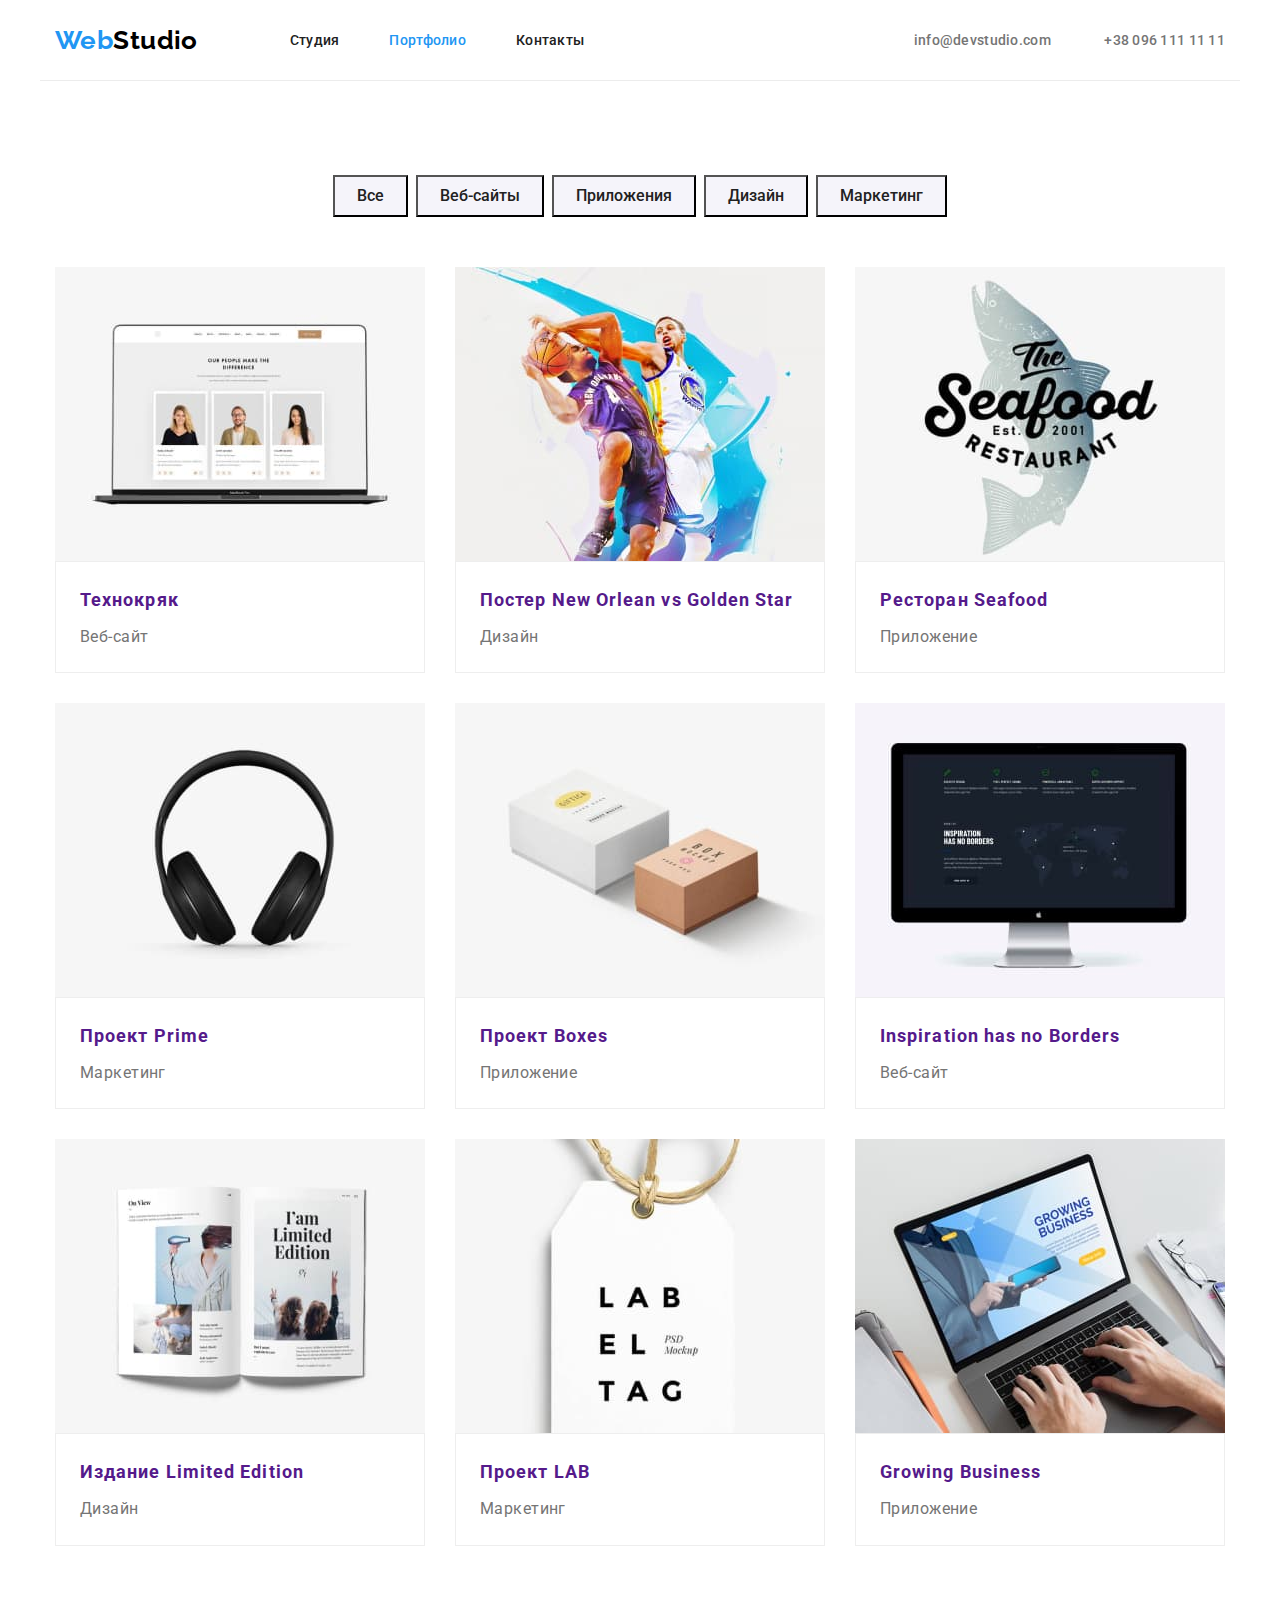
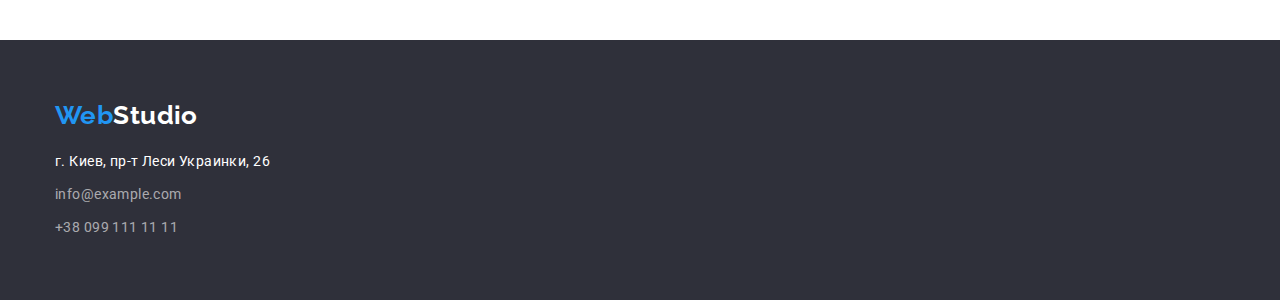
==== commit 226051d5: "внесені зміні згідно зауважень ментора" ====
--- a/portfolio.html
+++ b/portfolio.html
@@ -41,7 +41,7 @@
             <!-- PORTFOLIO -->
             <section class="section">
                 <div class="container">
-                    <h1 class="visually-hidden"">Портфолио</h1>
+                    <h1 class="visually-hidden">Портфолио</h1>
                     <!-- FILTER -->
                     <ul class="list filter">
                         <li class="item filter">
@@ -64,7 +64,7 @@
                     <ul class="list portfolio">
                         <li class="item portfolio">
                             <a href="" class="link portfolio">
-                                <img src="./images/project-1.jpg" alt="фото проекта Технокряк" width="370" height="294">
+                                <img src="./images/project-1.jpg" alt="фото проекта Технокряк" width="370" height="294" class="image-portfolio">
                                 <div class="title-portfolio">
                                     <h2 class="section-title portfolio">Технокряк</h2>
                                     <p class="text portfolio">Веб-сайт</p>
@@ -73,59 +73,76 @@
                         </li>
                         <li class="item portfolio">
                             <a href="" class="link portfolio">
-                                <img src="./images/project-2.jpg" alt="фото проекта Постер New Orlean vs Golden Star" width="370" height="294">
-                                <h2 class="section-title portfolio">Постер <span lang="en">New Orlean vs Golden Star</span></h2>
-                                <p class="text portfolio">Дизайн</p>
+                                <img src="./images/project-2.jpg" alt="фото проекта Постер New Orlean vs Golden Star" width="370" height="294" class="image-portfolio">
+                                <div class="title-portfolio">
+                                    <h2 class="section-title portfolio">Постер <span lang="en">New Orlean vs Golden Star</span></h2>
+                                    <p class="text portfolio">Дизайн</p>
+                                </div>
+                           </a>
+                        </li>
+                        <li class="item portfolio">
+                            <a href="" class="link portfolio">
+                                <img src="./images/project-3.jpg" alt="фото проекта Ресторан Seafood" width="370" height="294" class="image-portfolio">
+                                <div class="title-portfolio">
+                                    <h2 class="section-title portfolio">Ресторан <span lang="en">Seafood</span></h2>
+                                    <p class="text portfolio">Приложение</p>
+                                </div>
+                           </a>
+                        </li>
+                        <li class="item portfolio">
+                            <a href="" class="link portfolio">
+                                <img src="./images/project-4.jpg" alt="фото проекта Prime" width="370" height="294" class="image-portfolio">
+                                <div class="title-portfolio">
+                                    <h2 class="section-title portfolio">Проект <span lang="en">Prime</span></h2>
+                                    <p class="text portfolio">Маркетинг</p>
+                                </div>
+                           </a>
+                        </li>
+                        <li class="item portfolio">
+                            <a href="" class="link portfolio">
+                                <img src="./images/project-5.jpg" alt="фото проекта Boxes" width="370" height="294" class="image-portfolio">
+                                <div class="title-portfolio">
+                                    <h2 class="section-title portfolio">Проект <span lang="en">Boxes</span></h2>
+                                    <p class="text portfolio">Приложение</p>
+
+                                </div>
                             </a>
                         </li>
                         <li class="item portfolio">
                             <a href="" class="link portfolio">
-                                <img src="./images/project-3.jpg" alt="фото проекта Ресторан Seafood" width="370" height="294">
-                                <h2 class="section-title portfolio">Ресторан <span lang="en">Seafood</span></h2>
-                                <p class="text portfolio">Приложение</p>
+                                <img src="./images/project-6.jpg" alt="фото проекта Inspiration has no Borders" width="370" height="294" class="image-portfolio">
+                                <div class="title-portfolio">
+                                    <h2 lang="en" class="section-title portfolio">Inspiration has no Borders</h2>
+                                    <p class="text portfolio">Веб-сайт</p>
+                                </div>
                             </a>
                         </li>
                         <li class="item portfolio">
                             <a href="" class="link portfolio">
-                                <img src="./images/project-4.jpg" alt="фото проекта Prime" width="370" height="294">
-                                <h2 class="section-title portfolio">Проект <span lang="en">Prime</span></h2>
-                                <p class="text portfolio">Маркетинг</p>
+                                <img src="./images/project-7.jpg" alt="фото проекта Издание Limited Edition" width="370" height="294" class="image-portfolio">
+                                <div class="title-portfolio" >
+                                    <h2 class="section-title portfolio">Издание <span lang="en">Limited Edition</span></h2>
+                                    <p class="text portfolio">Дизайн</p>
+                                </div>
                             </a>
                         </li>
                         <li class="item portfolio">
                             <a href="" class="link portfolio">
-                                <img src="./images/project-5.jpg" alt="фото проекта Boxes" width="370" height="294">
-                                <h2 class="section-title portfolio">Проект <span lang="en">Boxes</span></h2>
-                                <p class="text portfolio">Приложение</p>
+                                <img src="./images/project-8.jpg" alt="фото проекта LAB" width="370" height="294" class="image-portfolio">
+                                <div class="title-portfolio">
+                                    <h2 class="section-title portfolio">Проект <span lang="en">LAB</span></h2>
+                                    <p class="text portfolio">Маркетинг</p>
+                                </div>
                             </a>
                         </li>
                         <li class="item portfolio">
                             <a href="" class="link portfolio">
-                                <img src="./images/project-6.jpg" alt="фото проекта Inspiration has no Borders" width="370" height="294">
-                                <h2 lang="en" class="section-title portfolio">Inspiration has no Borders</h2>
-                                <p class="text portfolio">Веб-сайт</p>
-                            </a>
-                        </li>
-                        <li class="item portfolio">
-                            <a href="" class="link portfolio">
-                                <img src="./images/project-7.jpg" alt="фото проекта Издание Limited Edition" width="370" height="294">
-                                <h2 class="section-title portfolio">Издание <span lang="en">Limited Edition</span></h2>
-                                <p class="text portfolio">Дизайн</p>
-                            </a>
-                        </li>
-                        <li class="item portfolio">
-                            <a href="" class="link portfolio">
-                                <img src="./images/project-8.jpg" alt="фото проекта LAB" width="370" height="294">
-                                <h2 class="section-title portfolio">Проект <span lang="en">LAB</span></h2>
-                                <p class="text portfolio">Маркетинг</p>
-                            </a>
-                        </li>
-                        <li class="item portfolio">
-                            <a href="" class="link portfolio">
-                                <img src="./images/project-9.jpg" alt="фото проекта Growing Business" width="370" height="294">
-                                <h2 lang="en" class="section-title portfolio">Growing Business</h2>
-                                <p class="text portfolio">Приложение</p>
-                            </a>
+                                <img src="./images/project-9.jpg" alt="фото проекта Growing Business" width="370" height="294" class="image-portfolio">
+                                <div class="title-portfolio">
+                                    <h2 lang="en" class="section-title portfolio">Growing Business</h2>
+                                    <p class="text portfolio">Приложение</p>
+                                </div>
+                           </a>
                         </li>
                     </ul>
                 </div>
--- a/css/styles.css
+++ b/css/styles.css
@@ -39,7 +39,6 @@
 
     font-family: 'Roboto', sans-serif;
     font-size: 14px;
-    line-height: 1.17;
     letter-spacing: 0.03em;
 }
 
@@ -74,7 +73,7 @@
 .container {
     width: 1200px;
     padding: 0 15px;
-    margin: 0 auto;
+    margin: 0 auto;}
 }
 
 .section-title {
@@ -91,7 +90,7 @@
 .header .container {
     display: flex;
     align-items: center;
-    border: 1px solid #ECECEC;
+    border-bottom: 1px solid #ECECEC;
 }
 
 .header .contacts:last-child {
@@ -120,6 +119,7 @@
     font-family: 'Raleway', sans-serif;
     font-weight: 700;
     font-size: 26px;
+    line-height: 1.17;
     text-decoration: none;
 }
 
@@ -138,6 +138,7 @@
 
     color: var(--text-title-color);
     font-weight: 500;
+    line-height: 1.17;
     letter-spacing: 0.02em;
     text-decoration: none;
 }
@@ -154,6 +155,7 @@
 .header-contacts {
     color: var(--text-primary-color);
     font-weight: 500;
+    line-height: 1.17;
     letter-spacing: 0.02em;
 }
 
@@ -177,7 +179,7 @@
     text-align: center;
 }
 
-.hero .container {
+.hero.container {
     padding-top: 200px;
     padding-bottom: 200px;
 }
@@ -195,11 +197,14 @@
 }
 
 .hero-btn {
+    width: 200px;
+    height: 50px;
     color: var(--text-additional-color);
     background-color: var(--accent);
     font-weight: 700;
     font-size: 16px;
     line-height: 1.88;
+    letter-spacing: 0.06em;
 }
 
 .hero-btn:hover,
@@ -210,8 +215,11 @@
 /* FEATURES */
 
 .section-title.features {
+    margin-bottom: 10px;
+
     font-weight: 700;
     font-size: 14px;
+    line-height: 1.17;
     text-transform: uppercase;
 }
 
@@ -235,6 +243,7 @@
 
     font-weight: 700;
     font-size: 36px;
+    line-height: 1.17;
     text-align: center;
 }
 
@@ -248,15 +257,29 @@
     margin-right: 30px
 }
 
+/* WORKS */
+
+.section.works {
+    padding-top: 0;
+}
+
 /* TEAM */
 
 .team {
     background-color: var(--bg-additional-color);
 }
 
+.text-team {
+    padding-top: 30px;
+    padding-bottom: 30px;
+}
+
 .section-title.crew-person {
+    margin-bottom: 10px;
+
     font-weight: 500;
     font-size: 16px;
+    line-height: 1.17;
     text-align: center;
 }
 
@@ -274,7 +297,7 @@
 .list.filter {
     display: flex;
     justify-content: center;
-    margin-bottom: 34px;
+    margin-bottom: 50px;
 }
 
 .item.filter:not(:last-child) {
@@ -282,6 +305,11 @@
 }
 
 .button.filter {
+    padding-top: 6px;
+    padding-right: 22px;
+    padding-bottom: 6px;
+    padding-left: 22px;
+
     background-color: var(--portfolio-btn-bg-color);
     color: var(--text-title-color);
 
@@ -309,8 +337,6 @@
 .item.portfolio {
     margin-right: 30px;
     margin-bottom: 30px;
-
-    border-bottom: 1px solid #EEEEEE;
 }
 
 .item.portfolio:nth-child(3n) {
@@ -325,11 +351,18 @@
     text-decoration: none;
 }
 
+.image-portfolio {
+    display: block;
+}
+
+
 .title-portfolio {
-    margin-top: 20px;
-    margin-left: 24px;
-    margin-bottom: 20px;
-    margin-left: 24px;
+    padding-top: 20px;
+    padding-right: 24px;
+    padding-bottom: 20px;
+    padding-left: 24px;
+    
+    border: 1px solid #EEEEEE;
 }
 
 .section-title.portfolio {
